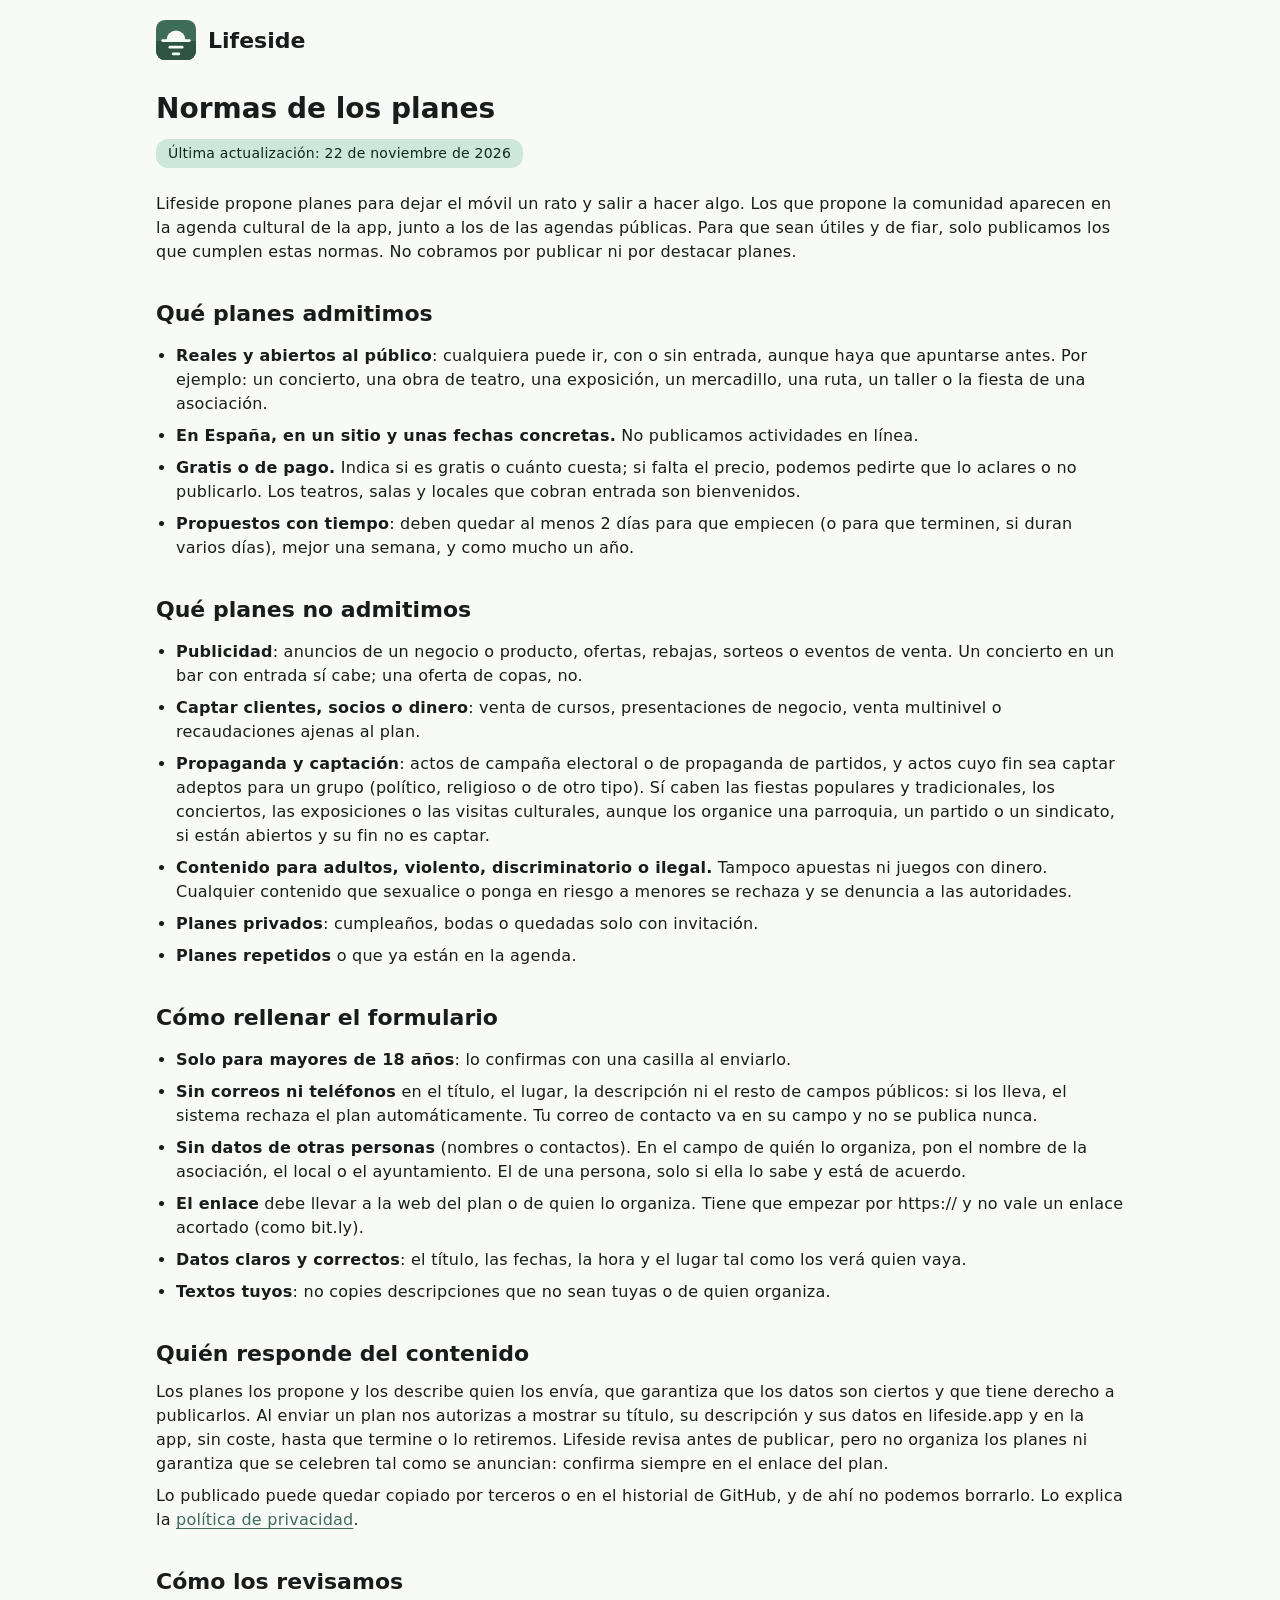
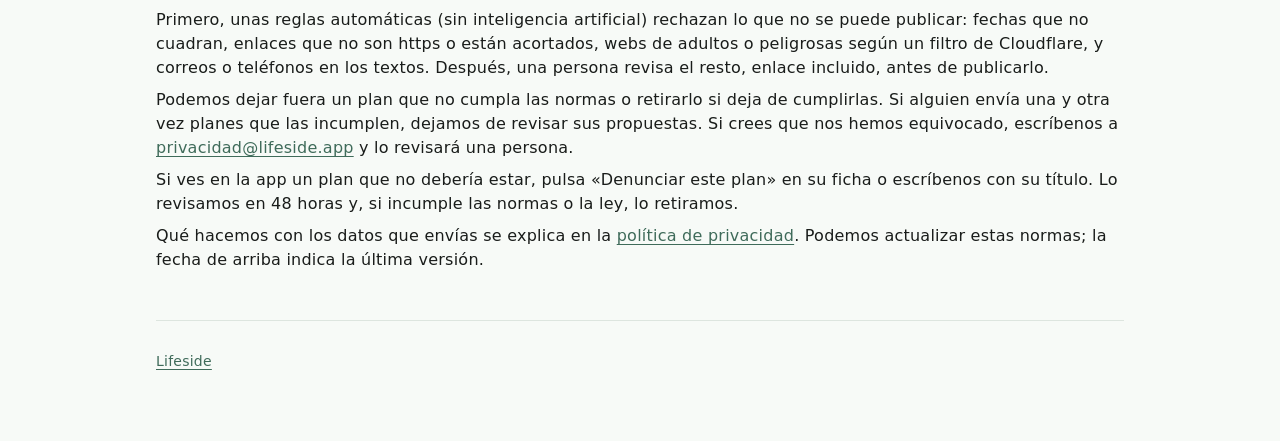
==== normas-planes/index.html @ 1c9c5245 "Normas de los planes de la comunidad (qué se admite, publicidad y propaganda fuera, quién responde, " ====
<!doctype html>
<html lang="es">
<head>
  <meta charset="utf-8">
  <meta name="viewport" content="width=device-width, initial-scale=1">
  <title>Normas de los planes de Lifeside</title>
  <meta name="description" content="Qué planes se pueden proponer para la agenda de Lifeside y cuáles no.">
  <meta name="color-scheme" content="light dark">
  <link rel="icon" href="/logo.svg" type="image/svg+xml">
  <link rel="stylesheet" href="/estilo.css">
</head>
<body>
<header class="cabecera">
  <a class="marca" href="/"><img src="/logo.svg" alt="" width="40" height="40"><span>Lifeside</span></a>
</header>
<main>
  <h1>Normas de los planes</h1>
  <p class="fecha"><strong>Última actualización: 22 de noviembre de 2026</strong></p>

  <p>Lifeside propone planes para dejar el móvil un rato y salir a hacer algo. Los que propone la comunidad aparecen en la agenda cultural de la app, junto a los de las agendas públicas. Para que sean útiles y de fiar, solo publicamos los que cumplen estas normas. No cobramos por publicar ni por destacar planes.</p>

  <h2>Qué planes admitimos</h2>
  <ul>
    <li><strong>Reales y abiertos al público</strong>: cualquiera puede ir, con o sin entrada, aunque haya que apuntarse antes. Por ejemplo: un concierto, una obra de teatro, una exposición, un mercadillo, una ruta, un taller o la fiesta de una asociación.</li>
    <li><strong>En España, en un sitio y unas fechas concretas.</strong> No publicamos actividades en línea.</li>
    <li><strong>Gratis o de pago.</strong> Indica si es gratis o cuánto cuesta; si falta el precio, podemos pedirte que lo aclares o no publicarlo. Los teatros, salas y locales que cobran entrada son bienvenidos.</li>
    <li><strong>Propuestos con tiempo</strong>: deben quedar al menos 2 días para que empiecen (o para que terminen, si duran varios días), mejor una semana, y como mucho un año.</li>
  </ul>

  <h2>Qué planes no admitimos</h2>
  <ul>
    <li><strong>Publicidad</strong>: anuncios de un negocio o producto, ofertas, rebajas, sorteos o eventos de venta. Un concierto en un bar con entrada sí cabe; una oferta de copas, no.</li>
    <li><strong>Captar clientes, socios o dinero</strong>: venta de cursos, presentaciones de negocio, venta multinivel o recaudaciones ajenas al plan.</li>
    <li><strong>Propaganda y captación</strong>: actos de campaña electoral o de propaganda de partidos, y actos cuyo fin sea captar adeptos para un grupo (político, religioso o de otro tipo). Sí caben las fiestas populares y tradicionales, los conciertos, las exposiciones o las visitas culturales, aunque los organice una parroquia, un partido o un sindicato, si están abiertos y su fin no es captar.</li>
    <li><strong>Contenido para adultos, violento, discriminatorio o ilegal.</strong> Tampoco apuestas ni juegos con dinero. Cualquier contenido que sexualice o ponga en riesgo a menores se rechaza y se denuncia a las autoridades.</li>
    <li><strong>Planes privados</strong>: cumpleaños, bodas o quedadas solo con invitación.</li>
    <li><strong>Planes repetidos</strong> o que ya están en la agenda.</li>
  </ul>

  <h2>Cómo rellenar el formulario</h2>
  <ul>
    <li><strong>Solo para mayores de 18 años</strong>: lo confirmas con una casilla al enviarlo.</li>
    <li><strong>Sin correos ni teléfonos</strong> en el título, el lugar, la descripción ni el resto de campos públicos: si los lleva, el sistema rechaza el plan automáticamente. Tu correo de contacto va en su campo y no se publica nunca.</li>
    <li><strong>Sin datos de otras personas</strong> (nombres o contactos). En el campo de quién lo organiza, pon el nombre de la asociación, el local o el ayuntamiento. El de una persona, solo si ella lo sabe y está de acuerdo.</li>
    <li><strong>El enlace</strong> debe llevar a la web del plan o de quien lo organiza. Tiene que empezar por https:// y no vale un enlace acortado (como bit.ly).</li>
    <li><strong>Datos claros y correctos</strong>: el título, las fechas, la hora y el lugar tal como los verá quien vaya.</li>
    <li><strong>Textos tuyos</strong>: no copies descripciones que no sean tuyas o de quien organiza.</li>
  </ul>

  <h2>Quién responde del contenido</h2>
  <p>Los planes los propone y los describe quien los envía, que garantiza que los datos son ciertos y que tiene derecho a publicarlos. Al enviar un plan nos autorizas a mostrar su título, su descripción y sus datos en lifeside.app y en la app, sin coste, hasta que termine o lo retiremos. Lifeside revisa antes de publicar, pero no organiza los planes ni garantiza que se celebren tal como se anuncian: confirma siempre en el enlace del plan.</p>
  <p>Lo publicado puede quedar copiado por terceros o en el historial de GitHub, y de ahí no podemos borrarlo. Lo explica la <a href="/privacidad/#comunidad">política de privacidad</a>.</p>

  <h2>Cómo los revisamos</h2>
  <p>Primero, unas reglas automáticas (sin inteligencia artificial) rechazan lo que no se puede publicar: fechas que no cuadran, enlaces que no son https o están acortados, webs de adultos o peligrosas según un filtro de Cloudflare, y correos o teléfonos en los textos. Después, una persona revisa el resto, enlace incluido, antes de publicarlo.</p>
  <p>Podemos dejar fuera un plan que no cumpla las normas o retirarlo si deja de cumplirlas. Si alguien envía una y otra vez planes que las incumplen, dejamos de revisar sus propuestas. Si crees que nos hemos equivocado, escríbenos a <span class="correo"></span> y lo revisará una persona.</p>
  <p>Si ves en la app un plan que no debería estar, pulsa «Denunciar este plan» en su ficha o escríbenos con su título. Lo revisamos en 48 horas y, si incumple las normas o la ley, lo retiramos.</p>
  <p>Qué hacemos con los datos que envías se explica en la <a href="/privacidad/#comunidad">política de privacidad</a>. Podemos actualizar estas normas; la fecha de arriba indica la última versión.</p>

  <p class="pie"><a href="/">Lifeside</a></p>
</main>
<script>
  // El correo se monta aquí para que no esté en el HTML y los robots no lo recojan.
  var u = ["privacidad", "lifeside.app"].join("@");
  document.querySelectorAll(".correo").forEach(function (e) {
    var a = document.createElement("a");
    a.href = "mailto:" + u;
    a.textContent = u;
    e.appendChild(a);
  });
</script>
<noscript><style>.correo::after { content: "privacidad (arroba) lifeside.app"; }</style></noscript>
</body>
</html>
---- estilo.css ----
/* Paleta «Salvia» de la app Lifeside (ui/theme/Color.kt). */
:root {
  --fondo: #f7faf7;            /* background */
  --texto: #191c1a;            /* onSurface */
  --suave: #404944;            /* onSurfaceVariant */
  --acento: #3f6b5a;           /* primary */
  --sobre-acento: #ffffff;     /* onPrimary */
  --acento-suave: #cde8db;     /* primaryContainer */
  --sobre-acento-suave: #0e2a20;
  --tarjeta: #edf2ee;          /* surfaceContainer */
  --linea: #dde5df;            /* surfaceVariant */
  --borde: #707973;            /* outline */
  --radio-chip: 12px;
  --radio-opcion: 16px;
  --radio-tarjeta: 20px;
}
@media (prefers-color-scheme: dark) {
  :root {
    --fondo: #101412;
    --texto: #e0e4e0;
    --suave: #c0c9c2;
    --acento: #a6d0be;
    --sobre-acento: #0b3829;
    --acento-suave: #274e3f;
    --sobre-acento-suave: #c2edda;
    --tarjeta: #1b211e;
    --linea: #2b332f;
    --borde: #8a938d;
  }
}
* { box-sizing: border-box; }
html { -webkit-text-size-adjust: 100%; }
body {
  margin: 0;
  background: var(--fondo);
  color: var(--texto);
  font: 16px/1.5 system-ui, -apple-system, "Segoe UI", Roboto, sans-serif;
  letter-spacing: .015em;
}
a { color: var(--acento); text-underline-offset: .2em; }
a:focus-visible, .boton:focus-visible {
  outline: 3px solid var(--acento);
  outline-offset: 3px;
  border-radius: 4px;
}

/* Cabecera */
.cabecera { max-width: 62.5rem; margin: 0 auto; padding: 1rem 1rem 0; }
.marca {
  display: inline-flex; align-items: center; gap: .75rem;
  min-height: 48px; color: var(--texto); text-decoration: none;
  font-size: 1.375rem; font-weight: 600; letter-spacing: 0;
}
.marca img { width: 40px; height: 40px; display: block; }

main { max-width: 62.5rem; margin: 0 auto; padding: 1.5rem 1rem 3rem; }
h1 { font-size: 1.75rem; line-height: 2.25rem; font-weight: 600; letter-spacing: 0; margin: 0 0 .75rem; }
h2 { font-size: 1.375rem; line-height: 1.75rem; font-weight: 600; letter-spacing: 0; margin: 2.25rem 0 .75rem; }
p, li { margin: .5rem 0; }
ul { padding-left: 1.25rem; }
.fecha { display: inline-block; margin: 0 0 1rem; padding: .25rem .75rem;
  background: var(--acento-suave); color: var(--sobre-acento-suave);
  border-radius: var(--radio-chip); font-size: .875rem; }
.fecha strong { font-weight: 500; }
.fecha, .pie { font-size: .875rem; }
.pie { margin-top: 3rem; padding-top: 1rem; border-top: 1px solid var(--linea); color: var(--suave); }
.pie a { display: inline-block; min-height: 48px; line-height: 48px; }

/* Resumen de la política: tarjeta */
.resumen { background: var(--tarjeta); border-radius: var(--radio-tarjeta); padding: 1rem 1.25rem; }
.resumen h2 { margin-top: .25rem; }
.resumen ul { margin: 0; }

/* Portada */
.hero { padding: 1.5rem 0 1rem; }
.hero h1 { font-size: 2rem; line-height: 2.5rem; }
.hero p { font-size: 1.125rem; color: var(--suave); margin: 0 0 1.5rem; }
.boton {
  display: inline-flex; align-items: center; justify-content: center;
  min-height: 52px; padding: 0 1.5rem; border-radius: var(--radio-opcion);
  background: var(--acento); color: var(--sobre-acento);
  font-weight: 500; text-decoration: none;
}
.boton:hover { filter: brightness(1.08); }
.puntos { list-style: none; padding: 0; margin: 2rem 0 0; display: grid; gap: .75rem; }
.puntos li { margin: 0; background: var(--tarjeta); border-radius: var(--radio-tarjeta); padding: 1rem 1.25rem; }
.puntos strong { display: block; font-size: 1.125rem; font-weight: 600; letter-spacing: 0; color: var(--acento); margin-bottom: .25rem; }

/* Tabla: tarjetas apiladas en pantallas estrechas */
.tabla { margin: 1rem 0; }
table { border-collapse: separate; border-spacing: 0; width: 100%; font-size: .9375rem;
  border: 1px solid var(--linea); border-radius: var(--radio-opcion); overflow: hidden; }
th, td { text-align: left; vertical-align: top; padding: .75rem; border-bottom: 1px solid var(--linea); overflow-wrap: anywhere; }
tbody tr:last-child td { border-bottom: 0; }
th { background: var(--tarjeta); color: var(--suave); font-weight: 600; }
@media (max-width: 40rem) {
  table, tbody, tr, td { display: block; width: 100%; }
  thead { position: absolute; width: 1px; height: 1px; overflow: hidden; clip-path: inset(50%); }
  tbody tr { padding: .5rem 0; border-bottom: 1px solid var(--linea); }
  tbody tr:last-child { border-bottom: 0; }
  td { border: 0; padding: .35rem .9rem; }
  td::before { content: attr(data-label); display: block; font-size: .8125rem; font-weight: 600; color: var(--suave); }
}
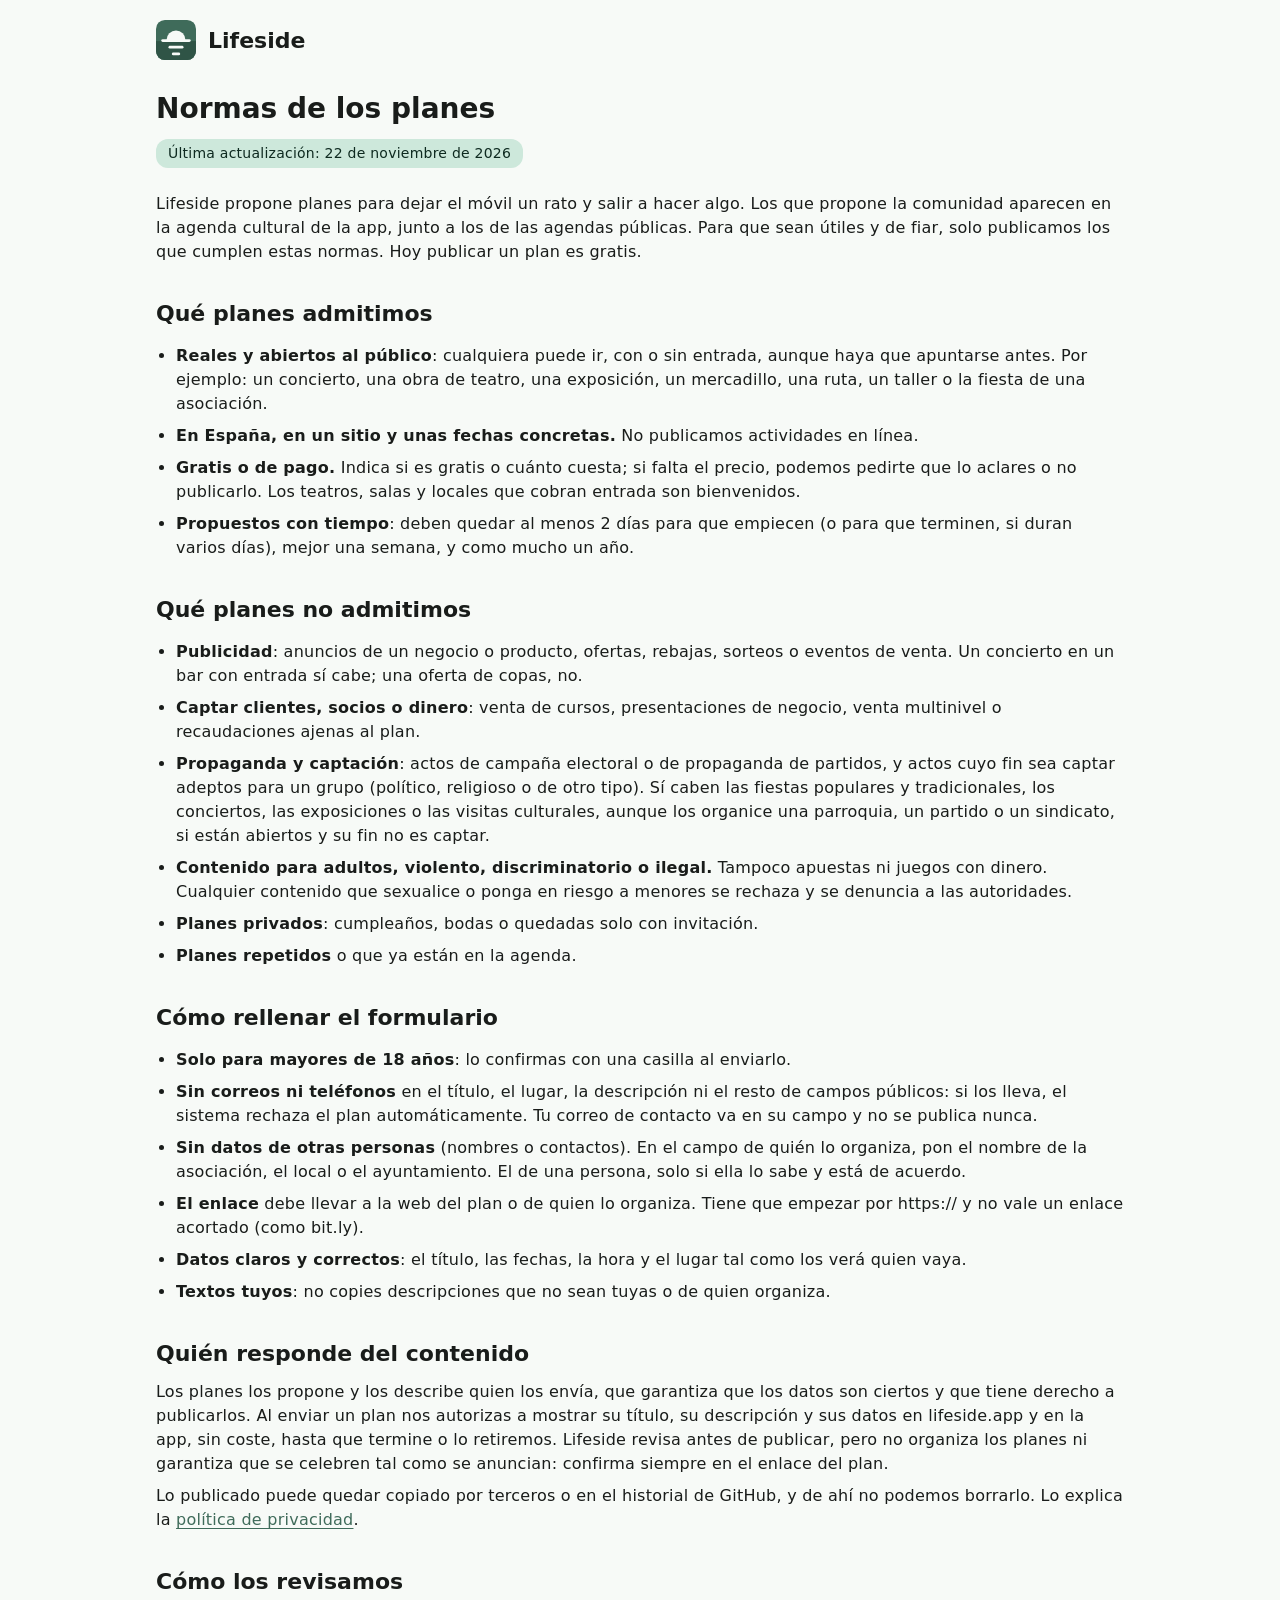
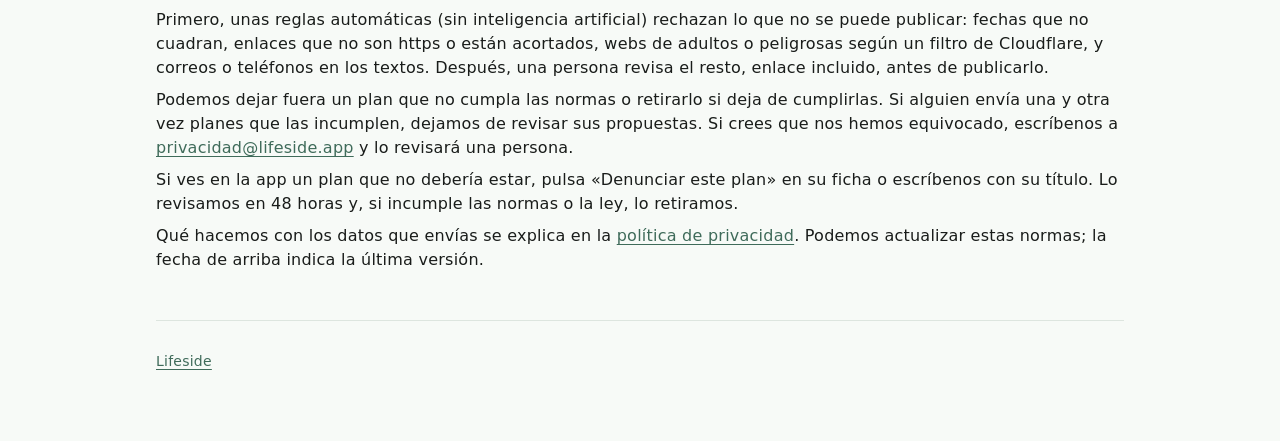
==== commit 9421e2a7: "Normas: «Hoy publicar un plan es gratis» en lugar de prometer que nunca se cobrará" ====
--- a/normas-planes/index.html
+++ b/normas-planes/index.html
@@ -17,7 +17,7 @@
   <h1>Normas de los planes</h1>
   <p class="fecha"><strong>Última actualización: 22 de noviembre de 2026</strong></p>
 
-  <p>Lifeside propone planes para dejar el móvil un rato y salir a hacer algo. Los que propone la comunidad aparecen en la agenda cultural de la app, junto a los de las agendas públicas. Para que sean útiles y de fiar, solo publicamos los que cumplen estas normas. No cobramos por publicar ni por destacar planes.</p>
+  <p>Lifeside propone planes para dejar el móvil un rato y salir a hacer algo. Los que propone la comunidad aparecen en la agenda cultural de la app, junto a los de las agendas públicas. Para que sean útiles y de fiar, solo publicamos los que cumplen estas normas. Hoy publicar un plan es gratis.</p>
 
   <h2>Qué planes admitimos</h2>
   <ul>
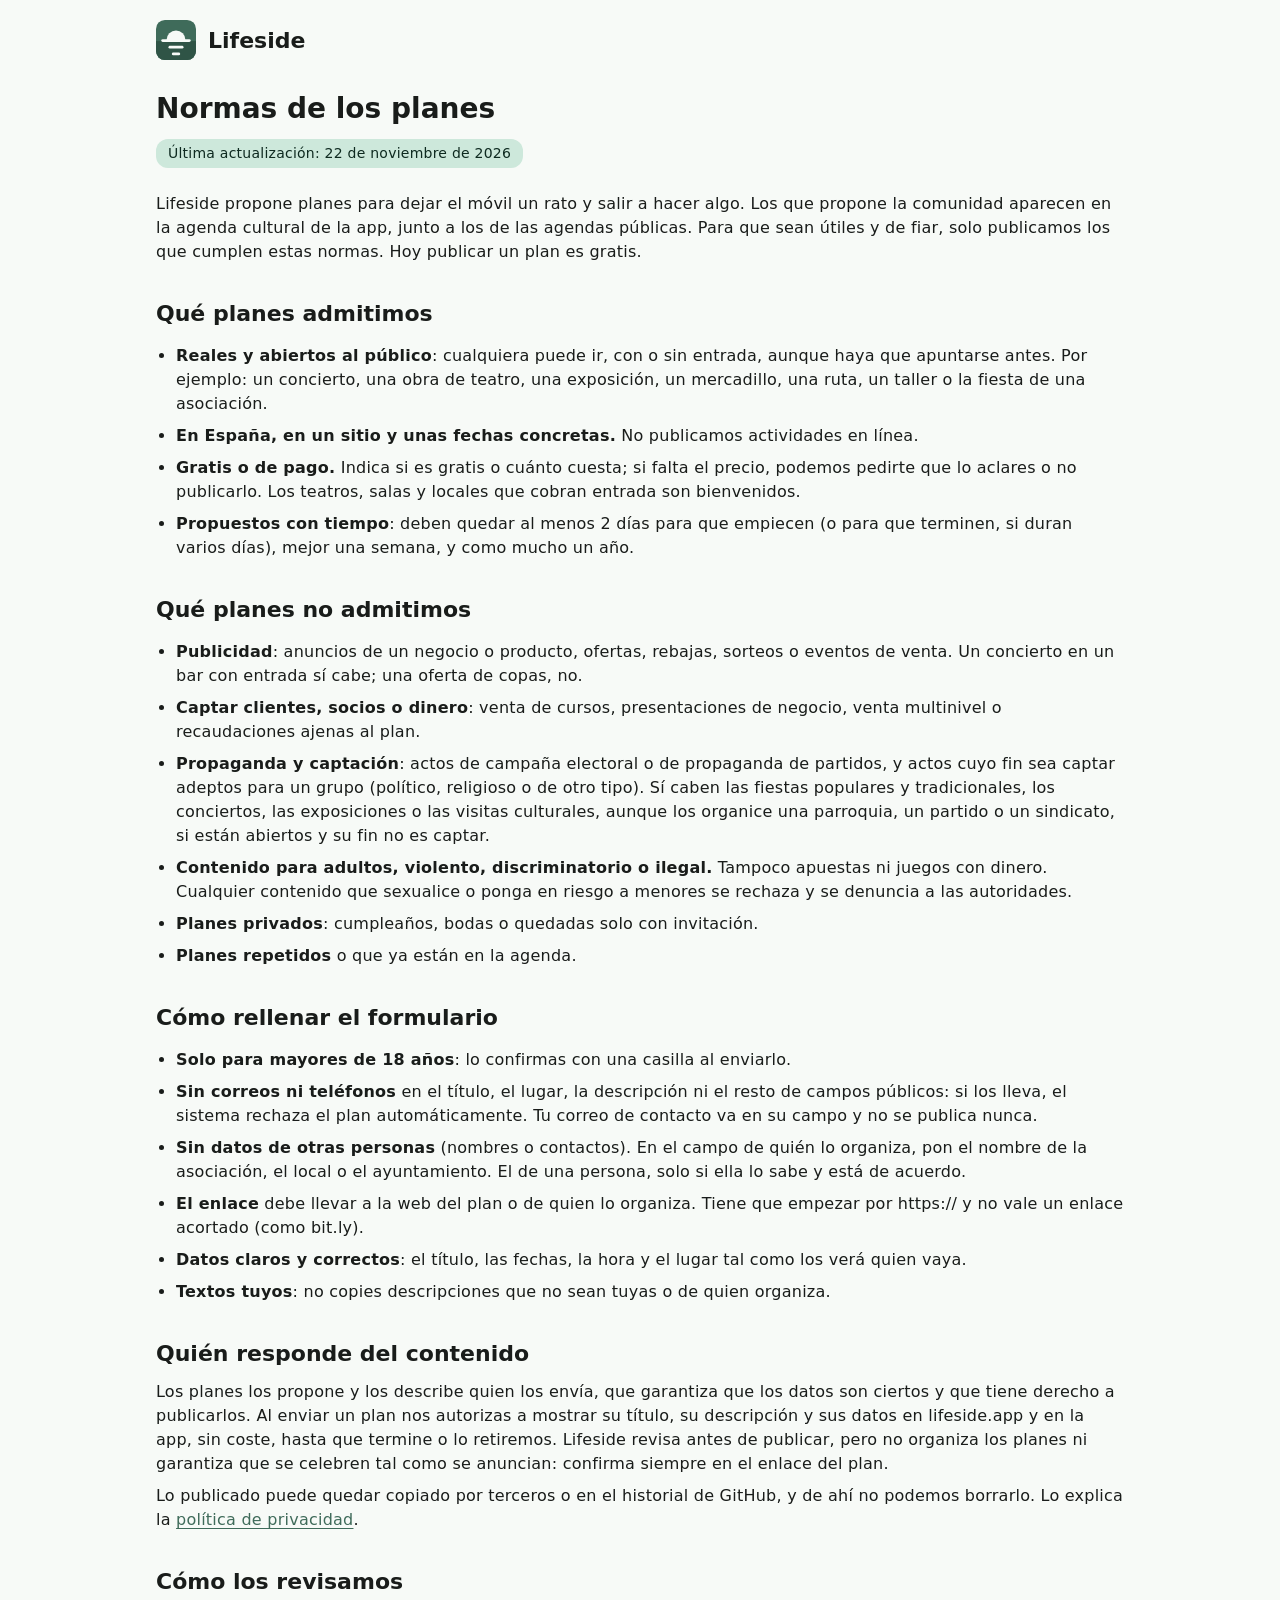
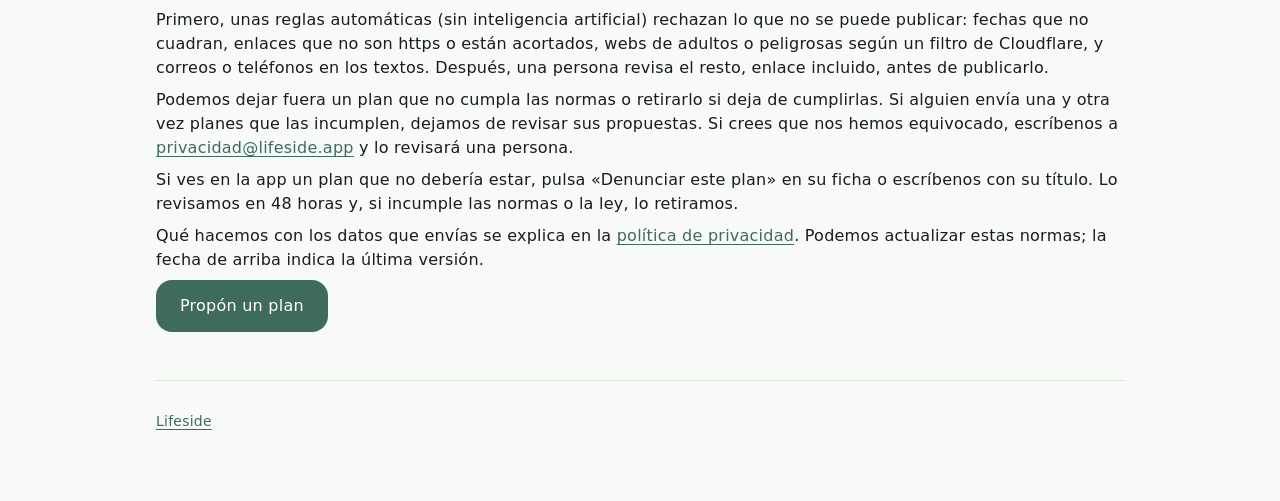
==== commit 141199af: "Página Propón un plan (enlace a Tally) desde la app y las normas; política: el formulario se enlaza " ====
--- a/normas-planes/index.html
+++ b/normas-planes/index.html
@@ -57,6 +57,8 @@
   <p>Si ves en la app un plan que no debería estar, pulsa «Denunciar este plan» en su ficha o escríbenos con su título. Lo revisamos en 48 horas y, si incumple las normas o la ley, lo retiramos.</p>
   <p>Qué hacemos con los datos que envías se explica en la <a href="/privacidad/#comunidad">política de privacidad</a>. Podemos actualizar estas normas; la fecha de arriba indica la última versión.</p>
 
+  <p><a class="boton" href="/proponer/">Propón un plan</a></p>
+
   <p class="pie"><a href="/">Lifeside</a></p>
 </main>
 <script>
